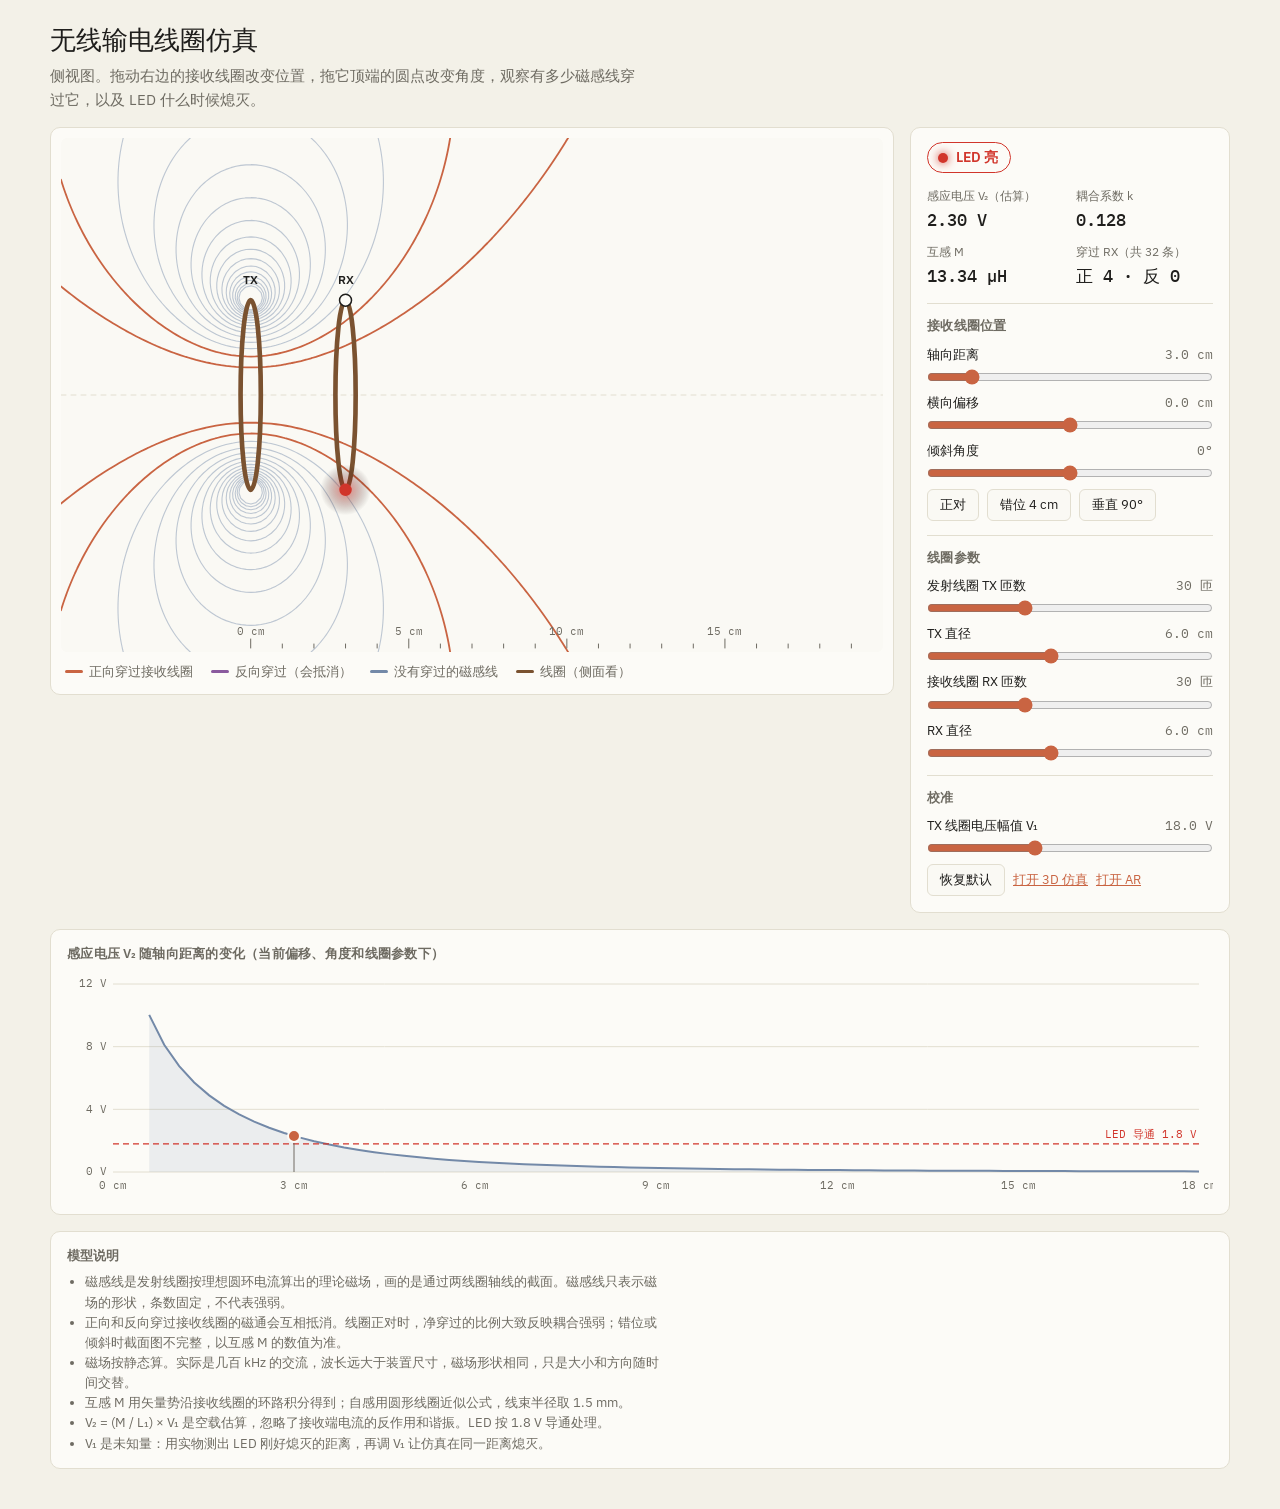
==== sim.html @ 45ebd12b "Update AR teaching aid with dual markers, simulation and printable templates" ====
<!DOCTYPE html>
<html lang="zh-CN">
<head>
<meta charset="utf-8">
<meta name="viewport" content="width=device-width, initial-scale=1">
<title>无线输电线圈仿真</title>
<link rel="preconnect" href="https://fonts.googleapis.com">
<link rel="preconnect" href="https://fonts.gstatic.com" crossorigin>
<link href="https://fonts.googleapis.com/css2?family=IBM+Plex+Mono:wght@400;500&family=IBM+Plex+Sans:wght@400;500;600&family=Source+Serif+4:wght@500&display=swap" rel="stylesheet">
<style>
/* Layout idea: a lab bench. Large stage on the left, instrument panel on the right, response curve below. */
:root {
  --bg: #f3f1e8;
  --panel: #fcfbf7;
  --stage: #faf9f4;
  --ink: #1f1e1c;
  --muted: #6e6b62;
  --line: #e2ded0;
  --copper: #7a5230;
  --field: #7389a8;
  --link: #c96442;
  --led: #d1352b;
  --anti: #8a5a9e;
  --font-display: "Source Serif 4", "Songti SC", "Noto Serif SC", Georgia, serif;
  --font-body: "IBM Plex Sans", "PingFang SC", "Microsoft YaHei", "Noto Sans SC", system-ui, sans-serif;
  --font-num: "IBM Plex Mono", ui-monospace, Menlo, Consolas, monospace;
}
@media (prefers-color-scheme: dark) {
  :root:not([data-theme="light"]) {
    color-scheme: dark;
    --bg: #262624; --panel: #30302e; --stage: #1f1e1d; --ink: #f0eee6; --muted: #a8a59b;
    --line: #47453f; --copper: #c9996b; --field: #8ea6c8; --link: #e2805a; --led: #ff6a5c; --anti: #c592da;
  }
}
:root[data-theme="dark"] {
  color-scheme: dark;
  --bg: #262624; --panel: #30302e; --stage: #1f1e1d; --ink: #f0eee6; --muted: #a8a59b;
    --line: #47453f; --copper: #c9996b; --field: #8ea6c8; --link: #e2805a; --led: #ff6a5c; --anti: #c592da;
}
* { box-sizing: border-box; }
html, body { margin: 0; }
body {
  background: var(--bg); color: var(--ink);
  font-family: var(--font-body); font-size: 15px; line-height: 1.55;
  padding: 20px 16px 40px;
}
.wrap { max-width: 1180px; margin: 0 auto; display: flex; flex-direction: column; gap: 16px; }
header h1 { font-family: var(--font-display); font-size: 26px; font-weight: 500; margin: 0 0 4px; text-wrap: balance; }
header p { margin: 0; color: var(--muted); max-width: 65ch; }
.bench { display: grid; grid-template-columns: minmax(0, 1fr) 320px; gap: 16px; align-items: start; }
.card { background: var(--panel); border: 1px solid var(--line); border-radius: 10px; }
.stage-card { padding: 10px; }
.stage-box { position: relative; aspect-ratio: 16 / 10; background: var(--stage); border-radius: 6px; overflow: hidden; }
canvas { display: block; width: 100%; height: 100%; }
#stage { touch-action: none; cursor: grab; }
#stage.dragging { cursor: grabbing; }
.legend { display: flex; flex-wrap: wrap; gap: 6px 18px; padding: 10px 4px 2px; color: var(--muted); font-size: 13px; }
.legend span { display: inline-flex; align-items: center; gap: 6px; }
.swatch { width: 18px; height: 3px; border-radius: 2px; display: inline-block; }
.panel { padding: 14px 16px 16px; display: flex; flex-direction: column; gap: 14px; }
.readouts { display: grid; grid-template-columns: 1fr 1fr; gap: 10px 12px; }
.ro { display: flex; flex-direction: column; gap: 1px; }
.ro .k { font-size: 12px; color: var(--muted); }
.ro .v { font-family: var(--font-num); font-variant-numeric: tabular-nums; font-size: 17px; font-weight: 500; }
.ro.wide { grid-column: 1 / -1; }
.pill {
  display: inline-flex; align-items: center; gap: 8px; align-self: flex-start;
  padding: 4px 12px 4px 10px; border-radius: 999px; border: 1px solid var(--line);
  font-weight: 600; font-size: 14px; color: var(--muted);
}
.pill i { width: 10px; height: 10px; border-radius: 50%; background: var(--line); display: inline-block; }
.pill.on { color: var(--led); border-color: var(--led); }
.pill.on i { background: var(--led); box-shadow: 0 0 10px var(--led); }
h2 { font-size: 13px; font-weight: 600; margin: 0; color: var(--muted); letter-spacing: .02em; }
.group { display: flex; flex-direction: column; gap: 8px; border-top: 1px solid var(--line); padding-top: 12px; }
.ctl { display: grid; grid-template-columns: 1fr auto; gap: 2px 8px; align-items: baseline; }
.ctl label { font-size: 13px; }
.ctl output { font-family: var(--font-num); font-variant-numeric: tabular-nums; font-size: 13px; color: var(--muted); }
.ctl input[type=range] { grid-column: 1 / -1; width: 100%; accent-color: var(--link); margin: 2px 0 0; }
.btns { display: flex; flex-wrap: wrap; gap: 8px; }
button {
  font: inherit; font-size: 13px; color: var(--ink); background: var(--stage);
  border: 1px solid var(--line); border-radius: 6px; padding: 5px 12px; cursor: pointer;
}
button:hover { border-color: var(--link); }
button:focus-visible, input:focus-visible { outline: 2px solid var(--field); outline-offset: 2px; }
.curve-card { padding: 14px 16px 12px; display: flex; flex-direction: column; gap: 8px; }
.curve-box { height: 230px; }
.notes { padding: 14px 16px; color: var(--muted); font-size: 13px; }
.notes ul { margin: 6px 0 0; padding-left: 18px; max-width: 75ch; }
@media (max-width: 860px) {
  .bench { grid-template-columns: minmax(0, 1fr); }
  .stage-box { aspect-ratio: 4 / 3; }
}
</style>
</head>
<body>
<div class="wrap">
  <header>
    <h1>无线输电线圈仿真</h1>
    <p>侧视图。拖动右边的接收线圈改变位置，拖它顶端的圆点改变角度，观察有多少磁感线穿过它，以及 LED 什么时候熄灭。</p>
  </header>

  <div class="bench">
    <div class="card stage-card">
      <div class="stage-box"><canvas id="stage" aria-label="线圈与磁感线侧视图，可拖动接收线圈"></canvas></div>
      <div class="legend">
        <span><i class="swatch" style="background:var(--link)"></i>正向穿过接收线圈</span>
        <span><i class="swatch" style="background:var(--anti)"></i>反向穿过（会抵消）</span>
        <span><i class="swatch" style="background:var(--field)"></i>没有穿过的磁感线</span>
        <span><i class="swatch" style="background:var(--copper)"></i>线圈（侧面看）</span>
      </div>
    </div>

    <div class="card panel">
      <span class="pill" id="ledPill"><i></i><span id="ledText">LED 不亮</span></span>
      <div class="readouts">
        <div class="ro"><span class="k">感应电压 V₂（估算）</span><span class="v" id="roV">–</span></div>
        <div class="ro"><span class="k">耦合系数 k</span><span class="v" id="roK">–</span></div>
        <div class="ro"><span class="k">互感 M</span><span class="v" id="roM">–</span></div>
        <div class="ro"><span class="k">穿过 RX（共 32 条）</span><span class="v" id="roN">–</span></div>
      </div>

      <div class="group">
        <h2>接收线圈位置</h2>
        <div class="ctl"><label for="dist">轴向距离</label><output id="distO"></output>
          <input type="range" id="dist" min="0.6" max="18" step="0.1"></div>
        <div class="ctl"><label for="off">横向偏移</label><output id="offO"></output>
          <input type="range" id="off" min="-6" max="6" step="0.1"></div>
        <div class="ctl"><label for="tilt">倾斜角度</label><output id="tiltO"></output>
          <input type="range" id="tilt" min="-90" max="90" step="1"></div>
        <div class="btns">
          <button type="button" data-preset="face">正对</button>
          <button type="button" data-preset="shift">错位 4 cm</button>
          <button type="button" data-preset="perp">垂直 90°</button>
        </div>
      </div>

      <div class="group">
        <h2>线圈参数</h2>
        <div class="ctl"><label for="n1">发射线圈 TX 匝数</label><output id="n1O"></output>
          <input type="range" id="n1" min="5" max="80" step="1"></div>
        <div class="ctl"><label for="d1">TX 直径</label><output id="d1O"></output>
          <input type="range" id="d1" min="3" max="10" step="0.5"></div>
        <div class="ctl"><label for="n2">接收线圈 RX 匝数</label><output id="n2O"></output>
          <input type="range" id="n2" min="5" max="80" step="1"></div>
        <div class="ctl"><label for="d2">RX 直径</label><output id="d2O"></output>
          <input type="range" id="d2" min="3" max="10" step="0.5"></div>
      </div>

      <div class="group">
        <h2>校准</h2>
        <div class="ctl"><label for="v1">TX 线圈电压幅值 V₁</label><output id="v1O"></output>
          <input type="range" id="v1" min="5" max="40" step="0.5"></div>
        <div class="btns"><button type="button" id="reset">恢复默认</button><a href="index.html#preview" style="font-size:13px;align-self:center;color:var(--link)">打开 3D 仿真</a><a href="index.html" style="font-size:13px;align-self:center;color:var(--link)">打开 AR</a></div>
      </div>
    </div>
  </div>

  <div class="card curve-card">
    <h2>感应电压 V₂ 随轴向距离的变化（当前偏移、角度和线圈参数下）</h2>
    <div class="curve-box"><canvas id="curve" aria-label="感应电压随距离变化曲线"></canvas></div>
  </div>

  <div class="card notes">
    <strong>模型说明</strong>
    <ul>
      <li>磁感线是发射线圈按理想圆环电流算出的理论磁场，画的是通过两线圈轴线的截面。磁感线只表示磁场的形状，条数固定，不代表强弱。</li>
      <li>正向和反向穿过接收线圈的磁通会互相抵消。线圈正对时，净穿过的比例大致反映耦合强弱；错位或倾斜时截面图不完整，以互感 M 的数值为准。</li>
      <li>磁场按静态算。实际是几百 kHz 的交流，波长远大于装置尺寸，磁场形状相同，只是大小和方向随时间交替。</li>
      <li>互感 M 用矢量势沿接收线圈的环路积分得到；自感用圆形线圈近似公式，线束半径取 1.5 mm。</li>
      <li>V₂ = (M / L₁) × V₁ 是空载估算，忽略了接收端电流的反作用和谐振。LED 按 1.8 V 导通处理。</li>
      <li>V₁ 是未知量：用实物测出 LED 刚好熄灭的距离，再调 V₁ 让仿真在同一距离熄灭。</li>
    </ul>
  </div>
</div>

<script>
//<math>
const MU0 = 4e-7 * Math.PI;
const LED_VF = 1.8;
const WIRE_BUNDLE_CM = 0.15;

function ellipKE(m) {
  let a = 1, b = Math.sqrt(1 - m), c = Math.sqrt(m), sum = m / 2, pow = 0.5;
  for (let i = 0; i < 12; i++) {
    const an = (a + b) / 2;
    c = (a - b) / 2;
    b = Math.sqrt(a * b);
    a = an;
    pow *= 2;
    sum += pow * c * c;
    if (Math.abs(c) < 1e-12) break;
  }
  const K = Math.PI / (2 * a);
  return [K, K * (1 - sum)];
}
// Shape of A_phi for a unit-current loop of radius a (drops the mu0/pi factor). Lengths in cm.
function aphiShape(rho, z, a) {
  if (rho < 1e-6) return 0;
  let k2 = 4 * a * rho / ((a + rho) * (a + rho) + z * z);
  if (k2 > 0.999999) k2 = 0.999999;
  const k = Math.sqrt(k2);
  const KE = ellipKE(k2);
  return Math.sqrt(a / rho) / k * ((1 - k2 / 2) * KE[0] - KE[1]);
}
function psi(rho, z, a) { return rho * aphiShape(rho, z, a); }

// Mutual inductance of two single-turn loops, in henry. TX radius a at origin with axis z;
// RX radius b centred at (z = zr, s = sr), tilted by theta in the z-s plane. Lengths in cm.
function mutual0(a, b, zr, sr, theta) {
  const N = 72, ct = Math.cos(theta), st = Math.sin(theta);
  let sum = 0;
  for (let i = 0; i < N; i++) {
    const ph = (i + 0.5) / N * 2 * Math.PI, cp = Math.cos(ph), sp = Math.sin(ph);
    const px = sr + b * cp * ct, py = b * sp, pz = zr - b * cp * st;
    const rho = Math.hypot(px, py);
    if (rho < 1e-6) continue;
    const A = aphiShape(rho, pz, a);
    const dlx = -b * sp * ct, dly = b * cp;
    sum += A * ((-py / rho) * dlx + (px / rho) * dly);
  }
  return MU0 / Math.PI * sum * (2 * Math.PI / N) * 0.01;
}
// Smallest wire-to-wire gap between the two loops, in cm.
function minGap(a, b, zr, sr, theta) {
  const N = 180, ct = Math.cos(theta), st = Math.sin(theta);
  let g = Infinity;
  for (let i = 0; i < N; i++) {
    const ph = i / N * 2 * Math.PI, cp = Math.cos(ph);
    const rho = Math.hypot(sr + b * cp * ct, b * Math.sin(ph)), pz = zr - b * cp * st;
    g = Math.min(g, Math.hypot(rho - a, pz));
  }
  return g;
}
// Direction of B in the drawing plane (z, s), from the flux function.
function fieldDir(z, s, a) {
  const r = Math.max(Math.abs(s), 1e-3), e = 1e-3;
  const dr = (psi(r + e, z, a) - psi(Math.max(r - e, 0), z, a)) / (2 * e);
  const dz = (psi(r, z + e, a) - psi(r, z - e, a)) / (2 * e);
  return [dr / r, -dz / r * (s < 0 ? -1 : 1)];
}
function selfL(n, rCm) {
  return MU0 * n * n * (rCm * 0.01) * (Math.log(8 * rCm / WIRE_BUNDLE_CM) - 2);
}
function solve(s, zr) {
  const a = s.d1 / 2, b = s.d2 / 2, th = s.tilt * Math.PI / 180;
  const M = s.n1 * s.n2 * mutual0(a, b, zr === undefined ? s.dist : zr, s.off, th);
  const L1 = selfL(s.n1, a), L2 = selfL(s.n2, b);
  const clash = minGap(a, b, zr === undefined ? s.dist : zr, s.off, th) < 0.4;
  return { M, k: Math.abs(M) / Math.sqrt(L1 * L2), V2: Math.abs(M) / L1 * s.v1, clash };
}
//</math>

const DEFAULTS = { n1: 30, d1: 6, n2: 30, d2: 6, dist: 3, off: 0, tilt: 0, v1: 18 };
const state = Object.assign({}, DEFAULTS);
const Z_MIN = -6, Z_MAX = 20;
const stage = document.getElementById('stage'), curve = document.getElementById('curve');
const $ = id => document.getElementById(id);
let view = { w: 0, h: 0, scale: 1, halfS: 1 };
let contours = null, contourKey = '';

function tok(name) { return getComputedStyle(document.documentElement).getPropertyValue(name).trim(); }
function fitCanvas(c) {
  const dpr = window.devicePixelRatio || 1, w = c.clientWidth, h = c.clientHeight;
  if (c.width !== Math.round(w * dpr) || c.height !== Math.round(h * dpr)) {
    c.width = Math.round(w * dpr); c.height = Math.round(h * dpr);
  }
  const ctx = c.getContext('2d');
  ctx.setTransform(dpr, 0, 0, dpr, 0, 0);
  return { ctx, w, h };
}
const X = z => (z - Z_MIN) * view.scale;
const Y = s => view.h / 2 - s * view.scale;

function lineCount() { return 16; }

// Field lines of an axisymmetric field are contours of psi = rho * A_phi.
function buildContours() {
  const a = state.d1 / 2, n = lineCount();
  const key = [a, n, view.w, view.h].join('|');
  if (key === contourKey) return;
  contourKey = key;
  const cell = 5 / view.scale;
  const cols = Math.ceil((Z_MAX - Z_MIN) / cell), rows = Math.ceil(2 * view.halfS / cell);
  const g = new Float32Array((cols + 1) * (rows + 1));
  for (let j = 0; j <= rows; j++) {
    const s = view.halfS - j * cell;
    for (let i = 0; i <= cols; i++) g[j * (cols + 1) + i] = psi(Math.abs(s), Z_MIN + i * cell, a);
  }
  const top = psi(0.9 * a, 0, a), levels = [];
  for (let i = 1; i <= n; i++) levels.push(top * i / n);
  const groups = levels.map(() => [[], []]);
  const TABLE = { 1: 'lt', 2: 'tr', 3: 'lr', 4: 'rb', 5: 'ltrb', 6: 'tb', 7: 'lb', 8: 'lb', 9: 'tb', 10: 'trlb', 11: 'rb', 12: 'lr', 13: 'tr', 14: 'lt' };
  for (let j = 0; j < rows; j++) {
    const s0 = view.halfS - j * cell, s1 = s0 - cell, side = (s0 + s1) / 2 > 0 ? 0 : 1;
    for (let i = 0; i < cols; i++) {
      const v00 = g[j * (cols + 1) + i], v10 = g[j * (cols + 1) + i + 1];
      const v01 = g[(j + 1) * (cols + 1) + i], v11 = g[(j + 1) * (cols + 1) + i + 1];
      const lo = Math.min(v00, v10, v01, v11), hi = Math.max(v00, v10, v01, v11);
      const z0 = Z_MIN + i * cell, z1 = z0 + cell;
      for (let li = 0; li < levels.length; li++) {
        const L = levels[li];
        if (L < lo || L >= hi) continue;
        const idx = (v00 > L ? 1 : 0) | (v10 > L ? 2 : 0) | (v11 > L ? 4 : 0) | (v01 > L ? 8 : 0);
        const code = TABLE[idx];
        if (!code) continue;
        const pt = e => {
          if (e === 't') return [z0 + (L - v00) / (v10 - v00) * cell, s0];
          if (e === 'b') return [z0 + (L - v01) / (v11 - v01) * cell, s1];
          if (e === 'l') return [z0, s0 - (L - v00) / (v01 - v00) * cell];
          return [z1, s0 - (L - v10) / (v11 - v10) * cell];
        };
        for (let c = 0; c < code.length; c += 2) {
          const p = pt(code[c]), q = pt(code[c + 1]);
          groups[li][side].push(p[0], p[1], q[0], q[1]);
        }
      }
    }
  }
  contours = groups;
}

function rxEnds() {
  const b = state.d2 / 2, th = state.tilt * Math.PI / 180;
  const uz = -Math.sin(th), us = Math.cos(th);
  return { top: [state.dist + b * uz, state.off + b * us], bot: [state.dist - b * uz, state.off - b * us] };
}
function crosses(ax, ay, bx, by, cx, cy, dx, dy) {
  const d1 = (bx - ax) * (cy - ay) - (by - ay) * (cx - ax), d2 = (bx - ax) * (dy - ay) - (by - ay) * (dx - ax);
  const d3 = (dx - cx) * (ay - cy) - (dy - cy) * (ax - cx), d4 = (dx - cx) * (by - cy) - (dy - cy) * (bx - cx);
  return (d1 > 0) !== (d2 > 0) && (d3 > 0) !== (d4 > 0);
}

function drawCoil(ctx, z, s, rCm, tiltDeg, turns, label) {
  ctx.save();
  ctx.translate(X(z), Y(s));
  ctx.rotate(-tiltDeg * Math.PI / 180);
  ctx.strokeStyle = tok('--copper');
  ctx.lineWidth = 2.5 + turns / 14;
  ctx.beginPath();
  ctx.ellipse(0, 0, Math.max(3, 0.32 * view.scale), rCm * view.scale, 0, 0, Math.PI * 2);
  ctx.stroke();
  ctx.restore();
  ctx.fillStyle = tok('--ink');
  ctx.font = '600 12px ' + tok('--font-body');
  ctx.textAlign = 'center';
  ctx.fillText(label, X(z), Math.max(14, Y(s + rCm) - 16));
}

function drawStage(res) {
  const f = fitCanvas(stage), ctx = f.ctx;
  view.w = f.w; view.h = f.h; view.scale = f.w / (Z_MAX - Z_MIN); view.halfS = f.h / 2 / view.scale;
  buildContours();
  ctx.clearRect(0, 0, f.w, f.h);
  const ink = tok('--ink'), muted = tok('--muted'), lineC = tok('--line');

  ctx.strokeStyle = lineC; ctx.lineWidth = 1; ctx.setLineDash([5, 5]);
  ctx.beginPath(); ctx.moveTo(0, Y(0)); ctx.lineTo(f.w, Y(0)); ctx.stroke(); ctx.setLineDash([]);

  const e = rxEnds();
  let pos = 0, neg = 0;
  const thR = state.tilt * Math.PI / 180, nz = Math.cos(thR), ns = Math.sin(thR), aTx = state.d1 / 2;
  ctx.lineCap = 'round';
  for (const pair of contours) for (const seg of pair) {
    if (!seg.length) continue;
    let net = 0;
    for (let i = 0; i < seg.length; i += 4)
      if (crosses(seg[i], seg[i + 1], seg[i + 2], seg[i + 3], e.top[0], e.top[1], e.bot[0], e.bot[1])) {
        const d = fieldDir((seg[i] + seg[i + 2]) / 2, (seg[i + 1] + seg[i + 3]) / 2, aTx);
        net += d[0] * nz + d[1] * ns > 0 ? 1 : -1;
      }
    const on = net !== 0;
    if (net > 0) pos++; else if (net < 0) neg++;
    ctx.strokeStyle = net > 0 ? tok('--link') : net < 0 ? tok('--anti') : tok('--field');
    ctx.globalAlpha = on ? 1 : 0.45;
    ctx.lineWidth = on ? 1.8 : 1.1;
    ctx.beginPath();
    for (let i = 0; i < seg.length; i += 4) { ctx.moveTo(X(seg[i]), Y(seg[i + 1])); ctx.lineTo(X(seg[i + 2]), Y(seg[i + 3])); }
    ctx.stroke();
  }
  ctx.globalAlpha = 1;

  // centimetre ruler along the axis
  ctx.fillStyle = muted; ctx.strokeStyle = muted; ctx.lineWidth = 1;
  ctx.font = '11px ' + tok('--font-num'); ctx.textAlign = 'center';
  for (let z = 0; z <= Z_MAX - 1; z++) {
    const big = z % 5 === 0;
    ctx.beginPath(); ctx.moveTo(X(z), f.h - 4); ctx.lineTo(X(z), f.h - (big ? 13 : 8)); ctx.stroke();
    if (big) ctx.fillText(z + ' cm', X(z), f.h - 17);
  }

  drawCoil(ctx, 0, 0, state.d1 / 2, 0, state.n1, 'TX');
  drawCoil(ctx, state.dist, state.off, state.d2 / 2, state.tilt, state.n2, 'RX');

  // LED hangs at the lower end of the receiver coil
  const lx = X(e.bot[0]), ly = Y(e.bot[1]);
  const bright = res.clash ? 0 : Math.max(0, Math.min(1, (res.V2 - LED_VF) / 1.5));
  if (bright > 0) {
    const R = 14 + 34 * bright, grd = ctx.createRadialGradient(lx, ly, 2, lx, ly, R);
    grd.addColorStop(0, tok('--led')); grd.addColorStop(1, 'transparent');
    ctx.globalAlpha = 0.35 + 0.55 * bright; ctx.fillStyle = grd;
    ctx.beginPath(); ctx.arc(lx, ly, R, 0, Math.PI * 2); ctx.fill(); ctx.globalAlpha = 1;
  }
  ctx.fillStyle = bright > 0 ? tok('--led') : tok('--stage');
  ctx.strokeStyle = bright > 0 ? tok('--led') : muted; ctx.lineWidth = 1.5;
  ctx.beginPath(); ctx.arc(lx, ly, 5.5, 0, Math.PI * 2); ctx.fill(); ctx.stroke();

  // tilt handle
  ctx.fillStyle = tok('--panel'); ctx.strokeStyle = ink; ctx.lineWidth = 1.5;
  ctx.beginPath(); ctx.arc(X(e.top[0]), Y(e.top[1]), 6, 0, Math.PI * 2); ctx.fill(); ctx.stroke();

  return { pos, neg, total: contours.length * 2 };
}

function drawCurve(res) {
  const f = fitCanvas(curve), ctx = f.ctx;
  ctx.clearRect(0, 0, f.w, f.h);
  const m = { l: 46, r: 14, t: 12, b: 30 }, pw = f.w - m.l - m.r, ph = f.h - m.t - m.b;
  const zMax = 18, pts = [];
  let vMax = 3;
  for (let i = 0; i <= 70; i++) {
    const z = 0.6 + (zMax - 0.6) * i / 70, v = solve(state, z).V2;
    pts.push([z, v]); if (v > vMax) vMax = v;
  }
  const step = vMax > 20 ? 10 : vMax > 8 ? 4 : vMax > 4 ? 2 : 1;
  vMax = Math.ceil(vMax * 1.05 / step) * step;
  const px = z => m.l + z / zMax * pw, py = v => m.t + ph - v / vMax * ph;
  const muted = tok('--muted'), lineC = tok('--line'), field = tok('--field'), led = tok('--led');

  ctx.font = '11px ' + tok('--font-num'); ctx.fillStyle = muted; ctx.strokeStyle = lineC; ctx.lineWidth = 1;
  ctx.textAlign = 'right'; ctx.textBaseline = 'middle';
  for (let v = 0; v <= vMax + 1e-9; v += step) {
    ctx.beginPath(); ctx.moveTo(m.l, py(v)); ctx.lineTo(m.l + pw, py(v)); ctx.stroke();
    ctx.fillText(v + ' V', m.l - 6, py(v));
  }
  ctx.textAlign = 'center'; ctx.textBaseline = 'top';
  for (let z = 0; z <= zMax; z += 3) ctx.fillText(z + ' cm', px(z), m.t + ph + 8);

  ctx.beginPath(); ctx.moveTo(px(pts[0][0]), py(0));
  for (const p of pts) ctx.lineTo(px(p[0]), py(p[1]));
  ctx.lineTo(px(zMax), py(0)); ctx.closePath();
  ctx.globalAlpha = 0.12; ctx.fillStyle = field; ctx.fill(); ctx.globalAlpha = 1;
  ctx.beginPath(); pts.forEach((p, i) => i ? ctx.lineTo(px(p[0]), py(p[1])) : ctx.moveTo(px(p[0]), py(p[1])));
  ctx.strokeStyle = field; ctx.lineWidth = 2; ctx.stroke();

  ctx.setLineDash([6, 4]); ctx.strokeStyle = led; ctx.lineWidth = 1.2;
  ctx.beginPath(); ctx.moveTo(m.l, py(LED_VF)); ctx.lineTo(m.l + pw, py(LED_VF)); ctx.stroke(); ctx.setLineDash([]);
  ctx.fillStyle = led; ctx.textAlign = 'right'; ctx.textBaseline = 'bottom';
  ctx.fillText('LED 导通 1.8 V', m.l + pw - 2, py(LED_VF) - 3);

  const cx = px(Math.min(state.dist, zMax)), cy = py(Math.min(res.V2, vMax));
  ctx.strokeStyle = muted; ctx.lineWidth = 1;
  ctx.beginPath(); ctx.moveTo(cx, m.t + ph); ctx.lineTo(cx, cy); ctx.stroke();
  ctx.fillStyle = tok('--link'); ctx.strokeStyle = tok('--panel'); ctx.lineWidth = 2;
  ctx.beginPath(); ctx.arc(cx, cy, 6, 0, Math.PI * 2); ctx.fill(); ctx.stroke();
}

const FORMAT = {
  n1: v => v + ' 匝', n2: v => v + ' 匝', d1: v => v.toFixed(1) + ' cm', d2: v => v.toFixed(1) + ' cm',
  dist: v => v.toFixed(1) + ' cm', off: v => v.toFixed(1) + ' cm', tilt: v => v.toFixed(0) + '°', v1: v => v.toFixed(1) + ' V'
};
function syncControls() {
  for (const key in FORMAT) { $(key).value = state[key]; $(key + 'O').textContent = FORMAT[key](state[key]); }
}
let queued = false;
function render() {
  if (queued) return;
  queued = true;
  requestAnimationFrame(() => {
    queued = false;
    syncControls();
    const res = solve(state);
    const link = drawStage(res);
    drawCurve(res);
    $('roV').textContent = res.clash ? '线圈相碰' : res.V2.toFixed(2) + ' V';
    $('roK').textContent = res.k.toFixed(3);
    $('roM').textContent = (res.M * 1e6).toFixed(2) + ' µH';
    $('roN').textContent = '正 ' + link.pos + ' · 反 ' + link.neg;
    const on = !res.clash && res.V2 > LED_VF;
    $('ledPill').classList.toggle('on', on);
    $('ledText').textContent = on ? 'LED 亮' : 'LED 不亮';
  });
}
for (const key in FORMAT) $(key).addEventListener('input', ev => { state[key] = parseFloat(ev.target.value); render(); });
const PRESETS = { face: { dist: 3, off: 0, tilt: 0 }, shift: { dist: 3, off: 4, tilt: 0 }, perp: { dist: 3, off: 0, tilt: 90 } };
document.querySelectorAll('[data-preset]').forEach(b => b.addEventListener('click', () => { Object.assign(state, PRESETS[b.dataset.preset]); render(); }));
$('reset').addEventListener('click', () => { Object.assign(state, DEFAULTS); render(); });

// Drag the receiver to move it; drag its top handle to tilt it.
let drag = null;
function worldOf(ev) {
  const r = stage.getBoundingClientRect();
  return [Z_MIN + (ev.clientX - r.left) / view.scale, (view.h / 2 - (ev.clientY - r.top)) / view.scale];
}
stage.addEventListener('pointerdown', ev => {
  const p = worldOf(ev), e = rxEnds(), grab = 16 / view.scale;
  if (Math.hypot(p[0] - e.top[0], p[1] - e.top[1]) < grab) drag = { mode: 'tilt' };
  else if (Math.hypot(p[0] - state.dist, p[1] - state.off) < state.d2 / 2 + grab)
    drag = { mode: 'move', dz: state.dist - p[0], ds: state.off - p[1] };
  else return;
  stage.setPointerCapture(ev.pointerId); stage.classList.add('dragging'); ev.preventDefault();
});
stage.addEventListener('pointermove', ev => {
  if (!drag) return;
  const p = worldOf(ev);
  if (drag.mode === 'move') {
    state.dist = Math.round(Math.max(0.6, Math.min(18, p[0] + drag.dz)) * 10) / 10;
    state.off = Math.round(Math.max(-6, Math.min(6, p[1] + drag.ds)) * 10) / 10;
  } else {
    const t = Math.atan2(-(p[0] - state.dist), p[1] - state.off) * 180 / Math.PI;
    state.tilt = Math.round(Math.max(-90, Math.min(90, t)));
  }
  render();
});
const endDrag = () => { drag = null; stage.classList.remove('dragging'); };
stage.addEventListener('pointerup', endDrag);
stage.addEventListener('pointercancel', endDrag);

new ResizeObserver(render).observe(stage);
new ResizeObserver(render).observe(curve);
new MutationObserver(render).observe(document.documentElement, { attributes: true, attributeFilter: ['data-theme'] });
matchMedia('(prefers-color-scheme: dark)').addEventListener('change', render);
if (document.fonts && document.fonts.ready) document.fonts.ready.then(render);
render();
</script>
</body>
</html>
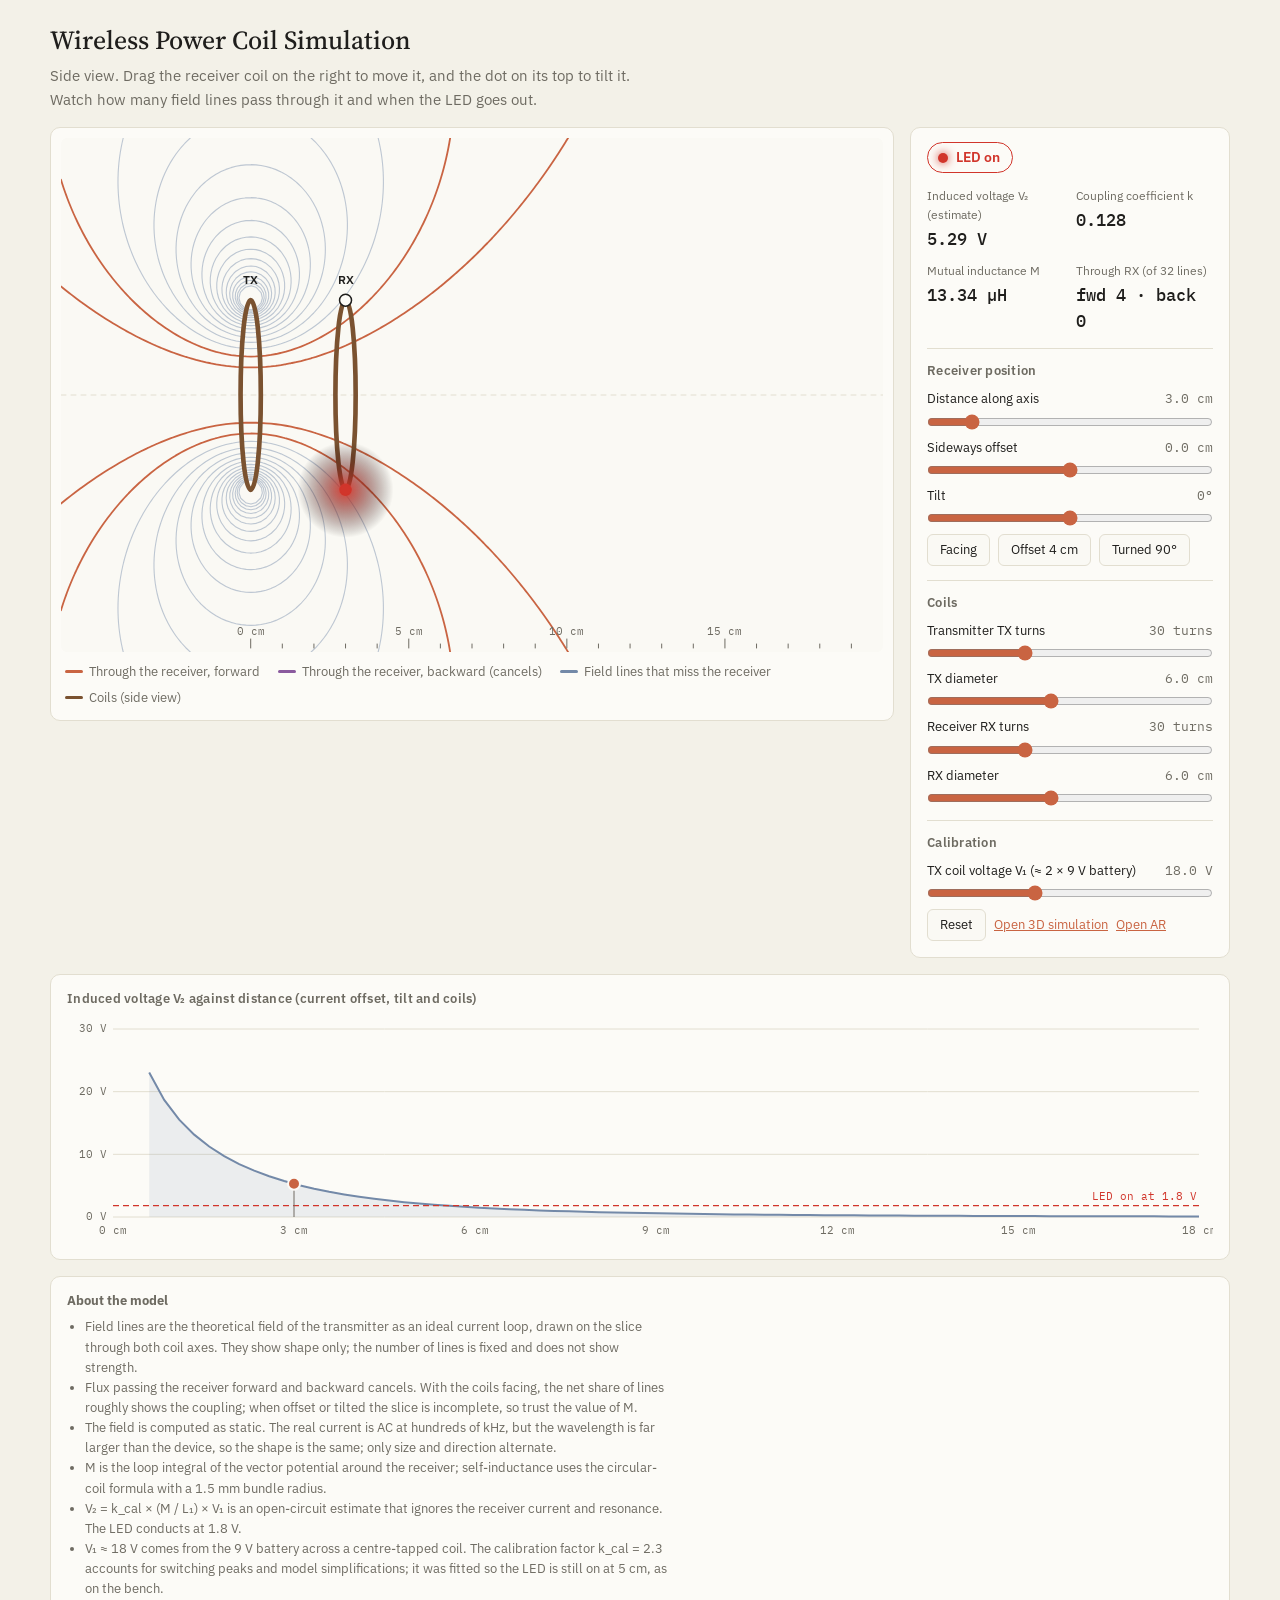
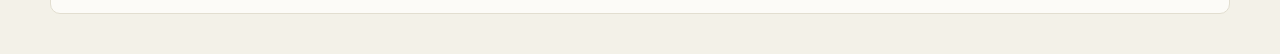
==== commit 8bc2c4d9: "Update site from wpt-ar (14).zip" ====
--- a/sim.html
+++ b/sim.html
@@ -1,9 +1,9 @@
 <!DOCTYPE html>
-<html lang="zh-CN">
+<html lang="en">
 <head>
 <meta charset="utf-8">
 <meta name="viewport" content="width=device-width, initial-scale=1">
-<title>无线输电线圈仿真</title>
+<title>Wireless Power Coil Simulation</title>
 <link rel="preconnect" href="https://fonts.googleapis.com">
 <link rel="preconnect" href="https://fonts.gstatic.com" crossorigin>
 <link href="https://fonts.googleapis.com/css2?family=IBM+Plex+Mono:wght@400;500&family=IBM+Plex+Sans:wght@400;500;600&family=Source+Serif+4:wght@500&display=swap" rel="stylesheet">
@@ -97,80 +97,80 @@
 <body>
 <div class="wrap">
   <header>
-    <h1>无线输电线圈仿真</h1>
-    <p>侧视图。拖动右边的接收线圈改变位置，拖它顶端的圆点改变角度，观察有多少磁感线穿过它，以及 LED 什么时候熄灭。</p>
+    <h1>Wireless Power Coil Simulation</h1>
+    <p>Side view. Drag the receiver coil on the right to move it, and the dot on its top to tilt it. Watch how many field lines pass through it and when the LED goes out.</p>
   </header>
 
   <div class="bench">
     <div class="card stage-card">
-      <div class="stage-box"><canvas id="stage" aria-label="线圈与磁感线侧视图，可拖动接收线圈"></canvas></div>
+      <div class="stage-box"><canvas id="stage" aria-label="Side view of the coils and field lines; the receiver can be dragged"></canvas></div>
       <div class="legend">
-        <span><i class="swatch" style="background:var(--link)"></i>正向穿过接收线圈</span>
-        <span><i class="swatch" style="background:var(--anti)"></i>反向穿过（会抵消）</span>
-        <span><i class="swatch" style="background:var(--field)"></i>没有穿过的磁感线</span>
-        <span><i class="swatch" style="background:var(--copper)"></i>线圈（侧面看）</span>
+        <span><i class="swatch" style="background:var(--link)"></i>Through the receiver, forward</span>
+        <span><i class="swatch" style="background:var(--anti)"></i>Through the receiver, backward (cancels)</span>
+        <span><i class="swatch" style="background:var(--field)"></i>Field lines that miss the receiver</span>
+        <span><i class="swatch" style="background:var(--copper)"></i>Coils (side view)</span>
       </div>
     </div>
 
     <div class="card panel">
-      <span class="pill" id="ledPill"><i></i><span id="ledText">LED 不亮</span></span>
+      <span class="pill" id="ledPill"><i></i><span id="ledText">LED off</span></span>
       <div class="readouts">
-        <div class="ro"><span class="k">感应电压 V₂（估算）</span><span class="v" id="roV">–</span></div>
-        <div class="ro"><span class="k">耦合系数 k</span><span class="v" id="roK">–</span></div>
-        <div class="ro"><span class="k">互感 M</span><span class="v" id="roM">–</span></div>
-        <div class="ro"><span class="k">穿过 RX（共 32 条）</span><span class="v" id="roN">–</span></div>
+        <div class="ro"><span class="k">Induced voltage V₂ (estimate)</span><span class="v" id="roV">–</span></div>
+        <div class="ro"><span class="k">Coupling coefficient k</span><span class="v" id="roK">–</span></div>
+        <div class="ro"><span class="k">Mutual inductance M</span><span class="v" id="roM">–</span></div>
+        <div class="ro"><span class="k">Through RX (of 32 lines)</span><span class="v" id="roN">–</span></div>
       </div>
 
       <div class="group">
-        <h2>接收线圈位置</h2>
-        <div class="ctl"><label for="dist">轴向距离</label><output id="distO"></output>
+        <h2>Receiver position</h2>
+        <div class="ctl"><label for="dist">Distance along axis</label><output id="distO"></output>
           <input type="range" id="dist" min="0.6" max="18" step="0.1"></div>
-        <div class="ctl"><label for="off">横向偏移</label><output id="offO"></output>
+        <div class="ctl"><label for="off">Sideways offset</label><output id="offO"></output>
           <input type="range" id="off" min="-6" max="6" step="0.1"></div>
-        <div class="ctl"><label for="tilt">倾斜角度</label><output id="tiltO"></output>
+        <div class="ctl"><label for="tilt">Tilt</label><output id="tiltO"></output>
           <input type="range" id="tilt" min="-90" max="90" step="1"></div>
         <div class="btns">
-          <button type="button" data-preset="face">正对</button>
-          <button type="button" data-preset="shift">错位 4 cm</button>
-          <button type="button" data-preset="perp">垂直 90°</button>
+          <button type="button" data-preset="face">Facing</button>
+          <button type="button" data-preset="shift">Offset 4 cm</button>
+          <button type="button" data-preset="perp">Turned 90°</button>
         </div>
       </div>
 
       <div class="group">
-        <h2>线圈参数</h2>
-        <div class="ctl"><label for="n1">发射线圈 TX 匝数</label><output id="n1O"></output>
+        <h2>Coils</h2>
+        <div class="ctl"><label for="n1">Transmitter TX turns</label><output id="n1O"></output>
           <input type="range" id="n1" min="5" max="80" step="1"></div>
-        <div class="ctl"><label for="d1">TX 直径</label><output id="d1O"></output>
+        <div class="ctl"><label for="d1">TX diameter</label><output id="d1O"></output>
           <input type="range" id="d1" min="3" max="10" step="0.5"></div>
-        <div class="ctl"><label for="n2">接收线圈 RX 匝数</label><output id="n2O"></output>
+        <div class="ctl"><label for="n2">Receiver RX turns</label><output id="n2O"></output>
           <input type="range" id="n2" min="5" max="80" step="1"></div>
-        <div class="ctl"><label for="d2">RX 直径</label><output id="d2O"></output>
+        <div class="ctl"><label for="d2">RX diameter</label><output id="d2O"></output>
           <input type="range" id="d2" min="3" max="10" step="0.5"></div>
       </div>
 
       <div class="group">
-        <h2>校准</h2>
-        <div class="ctl"><label for="v1">TX 线圈电压幅值 V₁</label><output id="v1O"></output>
+        <h2>Calibration</h2>
+        <div class="ctl"><label for="v1">TX coil voltage V₁ (≈ 2 × 9 V battery)</label><output id="v1O"></output>
           <input type="range" id="v1" min="5" max="40" step="0.5"></div>
-        <div class="btns"><button type="button" id="reset">恢复默认</button><a href="index.html#preview" style="font-size:13px;align-self:center;color:var(--link)">打开 3D 仿真</a><a href="index.html" style="font-size:13px;align-self:center;color:var(--link)">打开 AR</a></div>
+        <div class="btns"><button type="button" id="reset">Reset</button><a href="index.html#preview" style="font-size:13px;align-self:center;color:var(--link)">Open 3D simulation</a><a href="index.html" style="font-size:13px;align-self:center;color:var(--link)">Open AR</a></div>
       </div>
     </div>
   </div>
 
   <div class="card curve-card">
-    <h2>感应电压 V₂ 随轴向距离的变化（当前偏移、角度和线圈参数下）</h2>
-    <div class="curve-box"><canvas id="curve" aria-label="感应电压随距离变化曲线"></canvas></div>
+    <h2>Induced voltage V₂ against distance (current offset, tilt and coils)</h2>
+    <div class="curve-box"><canvas id="curve" aria-label="Induced voltage against distance"></canvas></div>
   </div>
 
   <div class="card notes">
-    <strong>模型说明</strong>
+    <strong>About the model</strong>
     <ul>
-      <li>磁感线是发射线圈按理想圆环电流算出的理论磁场，画的是通过两线圈轴线的截面。磁感线只表示磁场的形状，条数固定，不代表强弱。</li>
-      <li>正向和反向穿过接收线圈的磁通会互相抵消。线圈正对时，净穿过的比例大致反映耦合强弱；错位或倾斜时截面图不完整，以互感 M 的数值为准。</li>
-      <li>磁场按静态算。实际是几百 kHz 的交流，波长远大于装置尺寸，磁场形状相同，只是大小和方向随时间交替。</li>
-      <li>互感 M 用矢量势沿接收线圈的环路积分得到；自感用圆形线圈近似公式，线束半径取 1.5 mm。</li>
-      <li>V₂ = (M / L₁) × V₁ 是空载估算，忽略了接收端电流的反作用和谐振。LED 按 1.8 V 导通处理。</li>
-      <li>V₁ 是未知量：用实物测出 LED 刚好熄灭的距离，再调 V₁ 让仿真在同一距离熄灭。</li>
+      <li>Field lines are the theoretical field of the transmitter as an ideal current loop, drawn on the slice through both coil axes. They show shape only; the number of lines is fixed and does not show strength.</li>
+      <li>Flux passing the receiver forward and backward cancels. With the coils facing, the net share of lines roughly shows the coupling; when offset or tilted the slice is incomplete, so trust the value of M.</li>
+      <li>The field is computed as static. The real current is AC at hundreds of kHz, but the wavelength is far larger than the device, so the shape is the same; only size and direction alternate.</li>
+      <li>M is the loop integral of the vector potential around the receiver; self-inductance uses the circular-coil formula with a 1.5 mm bundle radius.</li>
+      <li>V₂ = k_cal × (M / L₁) × V₁ is an open-circuit estimate that ignores the receiver current and resonance. The LED conducts at 1.8 V.</li>
+      <li>V₁ ≈ 18 V comes from the 9 V battery across a centre-tapped coil. The calibration factor k_cal = 2.3 accounts for switching peaks and model simplifications; it was fitted so the LED is still on at 5 cm, as on the bench.</li>
     </ul>
   </div>
 </div>
@@ -248,10 +248,11 @@
   const M = s.n1 * s.n2 * mutual0(a, b, zr === undefined ? s.dist : zr, s.off, th);
   const L1 = selfL(s.n1, a), L2 = selfL(s.n2, b);
   const clash = minGap(a, b, zr === undefined ? s.dist : zr, s.off, th) < 0.4;
-  return { M, k: Math.abs(M) / Math.sqrt(L1 * L2), V2: Math.abs(M) / L1 * s.v1, clash };
+  return { M, k: Math.abs(M) / Math.sqrt(L1 * L2), V2: Math.abs(M) / L1 * s.v1 * K_CAL, clash };
 }
 //</math>
 
+const K_CAL = 2.3;
 const DEFAULTS = { n1: 30, d1: 6, n2: 30, d2: 6, dist: 3, off: 0, tilt: 0, v1: 18 };
 const state = Object.assign({}, DEFAULTS);
 const Z_MIN = -6, Z_MAX = 20;
@@ -447,7 +448,7 @@
   ctx.setLineDash([6, 4]); ctx.strokeStyle = led; ctx.lineWidth = 1.2;
   ctx.beginPath(); ctx.moveTo(m.l, py(LED_VF)); ctx.lineTo(m.l + pw, py(LED_VF)); ctx.stroke(); ctx.setLineDash([]);
   ctx.fillStyle = led; ctx.textAlign = 'right'; ctx.textBaseline = 'bottom';
-  ctx.fillText('LED 导通 1.8 V', m.l + pw - 2, py(LED_VF) - 3);
+  ctx.fillText('LED on at 1.8 V', m.l + pw - 2, py(LED_VF) - 3);
 
   const cx = px(Math.min(state.dist, zMax)), cy = py(Math.min(res.V2, vMax));
   ctx.strokeStyle = muted; ctx.lineWidth = 1;
@@ -457,7 +458,7 @@
 }
 
 const FORMAT = {
-  n1: v => v + ' 匝', n2: v => v + ' 匝', d1: v => v.toFixed(1) + ' cm', d2: v => v.toFixed(1) + ' cm',
+  n1: v => v + ' turns', n2: v => v + ' turns', d1: v => v.toFixed(1) + ' cm', d2: v => v.toFixed(1) + ' cm',
   dist: v => v.toFixed(1) + ' cm', off: v => v.toFixed(1) + ' cm', tilt: v => v.toFixed(0) + '°', v1: v => v.toFixed(1) + ' V'
 };
 function syncControls() {
@@ -473,13 +474,13 @@
     const res = solve(state);
     const link = drawStage(res);
     drawCurve(res);
-    $('roV').textContent = res.clash ? '线圈相碰' : res.V2.toFixed(2) + ' V';
+    $('roV').textContent = res.clash ? 'Coils touch' : res.V2.toFixed(2) + ' V';
     $('roK').textContent = res.k.toFixed(3);
     $('roM').textContent = (res.M * 1e6).toFixed(2) + ' µH';
-    $('roN').textContent = '正 ' + link.pos + ' · 反 ' + link.neg;
+    $('roN').textContent = 'fwd ' + link.pos + ' · back ' + link.neg;
     const on = !res.clash && res.V2 > LED_VF;
     $('ledPill').classList.toggle('on', on);
-    $('ledText').textContent = on ? 'LED 亮' : 'LED 不亮';
+    $('ledText').textContent = on ? 'LED on' : 'LED off';
   });
 }
 for (const key in FORMAT) $(key).addEventListener('input', ev => { state[key] = parseFloat(ev.target.value); render(); });
